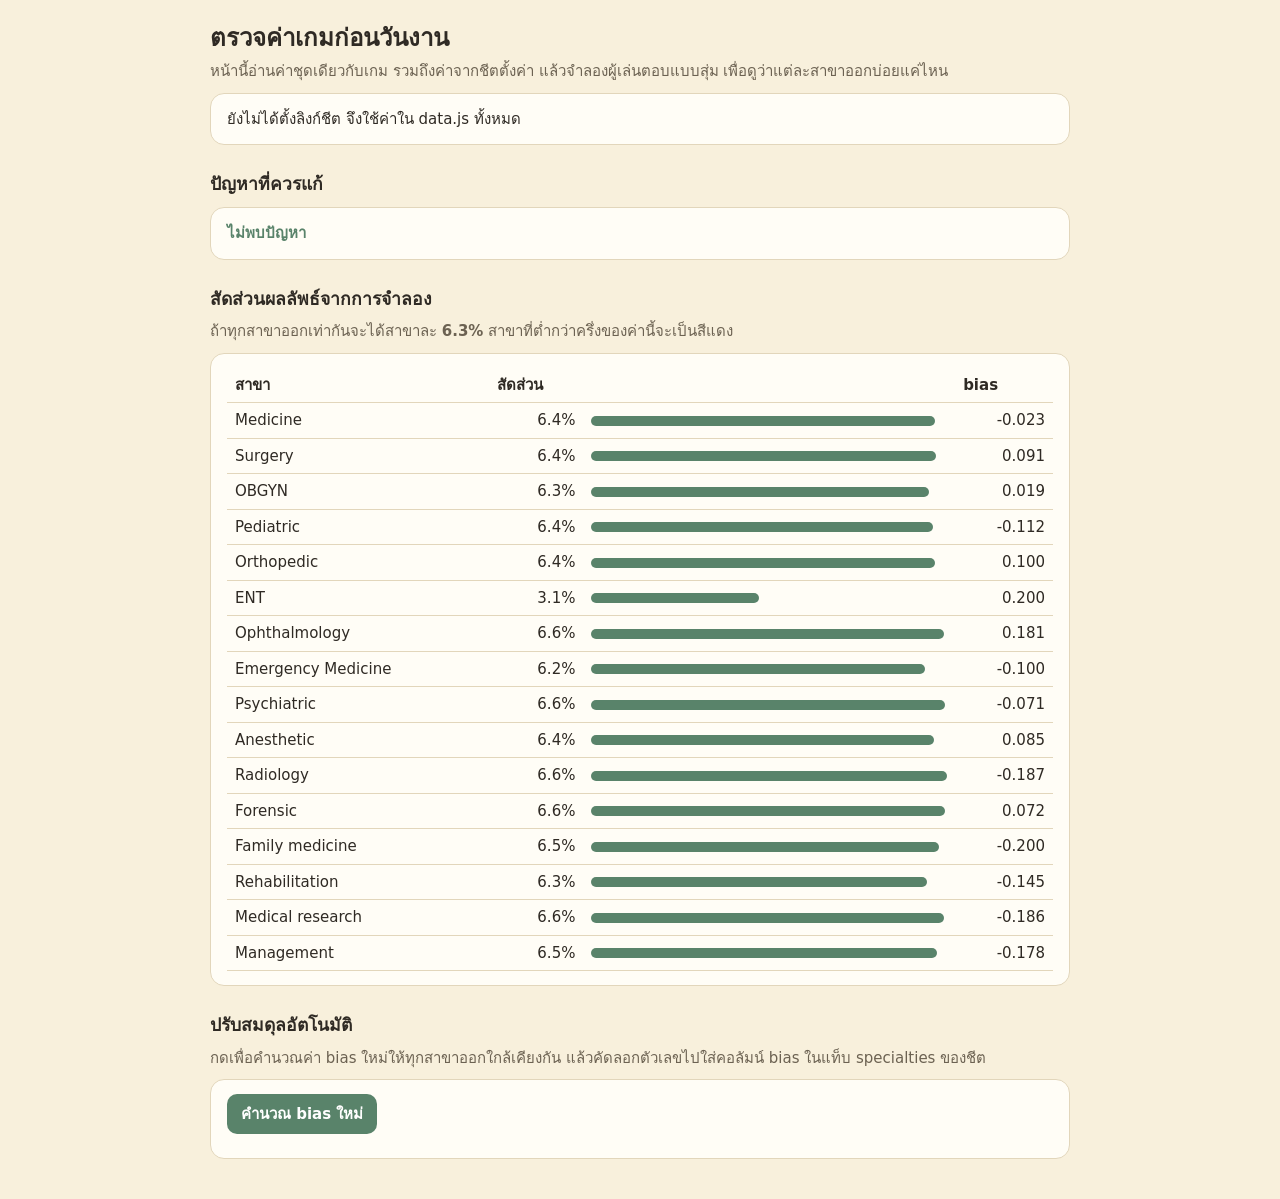
==== admin.html @ e815b9b5 "เพิ่มดนตรีอินเดียที่สร้างสดในเกม (ตานปุระ ขลุ่ย ตับลา) เปลี่ยนอารมณ์ตามฉาก Co-Authored-By: Claude Op" ====
<!doctype html>
<html lang="th">
<head>
<meta charset="utf-8">
<meta name="viewport" content="width=device-width, initial-scale=1">
<meta name="robots" content="noindex">
<title>ตรวจค่าเกม | ศึกทศเศียร</title>
<style>
  :root { --ink: #2f2a24; --soft: #6c6252; --line: #e2d6bb; --sage: #59836a; --warn: #b5482f; --bg: #f8f0dc; color-scheme: light; }
  * { box-sizing: border-box; }
  body { margin: 0; padding: 20px 16px 40px; background: var(--bg); color: var(--ink); font: 15px/1.5 "Sarabun", "Leelawadee UI", system-ui, sans-serif; }
  main { max-width: 860px; margin: 0 auto; }
  h1 { margin: 0 0 4px; font-size: 1.5rem; }
  h2 { margin: 26px 0 8px; font-size: 1.1rem; }
  p { margin: 0 0 8px; color: var(--soft); }
  .card { padding: 14px 16px; margin-top: 10px; border-radius: 14px; background: #fffdf6; border: 1px solid var(--line); }
  button { min-height: 40px; padding: 8px 14px; border: 0; border-radius: 10px; background: var(--sage); color: #fff; font: inherit; font-weight: 700; cursor: pointer; }
  table { width: 100%; border-collapse: collapse; font-variant-numeric: tabular-nums; }
  th, td { padding: 6px 8px; border-bottom: 1px solid var(--line); text-align: left; }
  td.num { text-align: right; }
  .bar { height: 10px; border-radius: 6px; background: var(--sage); }
  .low .bar { background: var(--warn); }
  .ok { color: var(--sage); font-weight: 700; }
  .bad { color: var(--warn); font-weight: 700; }
  code, textarea { font-family: ui-monospace, Consolas, monospace; font-size: 13px; }
  textarea { width: 100%; min-height: 90px; padding: 8px; border: 1px solid var(--line); border-radius: 8px; }
  .scroll { overflow-x: auto; }
</style>
</head>
<body>
<main>
  <h1>ตรวจค่าเกมก่อนวันงาน</h1>
  <p>หน้านี้อ่านค่าชุดเดียวกับเกม รวมถึงค่าจากชีตตั้งค่า แล้วจำลองผู้เล่นตอบแบบสุ่ม เพื่อดูว่าแต่ละสาขาออกบ่อยแค่ไหน</p>
  <div class="card" id="source">กำลังโหลดค่า...</div>

  <h2>ปัญหาที่ควรแก้</h2>
  <div class="card" id="issues"></div>

  <h2>สัดส่วนผลลัพธ์จากการจำลอง</h2>
  <p>ถ้าทุกสาขาออกเท่ากันจะได้สาขาละ <b id="target"></b> สาขาที่ต่ำกว่าครึ่งของค่านี้จะเป็นสีแดง</p>
  <div class="card scroll"><table id="dist"></table></div>

  <h2>ปรับสมดุลอัตโนมัติ</h2>
  <p>กดเพื่อคำนวณค่า bias ใหม่ให้ทุกสาขาออกใกล้เคียงกัน แล้วคัดลอกตัวเลขไปใส่คอลัมน์ bias ในแท็บ specialties ของชีต</p>
  <div class="card">
    <button id="calibrate" type="button">คำนวณ bias ใหม่</button>
    <div class="scroll" style="margin-top:10px"><table id="biasTable"></table></div>
  </div>
</main>
<script src="data.js?v=202611140003"></script>
<script src="engine.js?v=202611140003"></script>
<script>
  const RUNS = 20000;
  const esc = s => String(s).replace(/[&<>"']/g, c => ({ "&": "&amp;", "<": "&lt;", ">": "&gt;", '"': "&quot;", "'": "&#39;" }[c]));

  function simulate() {
    const qs = ENGINE.questions(), count = Object.fromEntries(GAME.specialties.map(s => [s.id, 0]));
    for (let i = 0; i < RUNS; i++) {
      const picks = qs.map(q => Math.floor(Math.random() * q.options.length));
      count[ENGINE.rank(ENGINE.profileOf(picks)).at(0).s.id]++;
    }
    return count;
  }

  function renderDist(count) {
    const target = 1 / GAME.specialties.length;
    document.getElementById("target").textContent = (target * 100).toFixed(1) + "%";
    const max = Math.max(...Object.values(count)) / RUNS;
    document.getElementById("dist").innerHTML = "<tr><th>สาขา</th><th>สัดส่วน</th><th style='width:45%'></th><th>bias</th></tr>" +
      GAME.specialties.map(s => {
        const share = count[s.id] / RUNS;
        return `<tr class="${share < target / 2 ? "low" : ""}"><td>${esc(s.name)}</td><td class="num">${(share * 100).toFixed(1)}%</td><td><div class="bar" style="width:${(share / max) * 100}%"></div></td><td class="num">${Number(s.bias).toFixed(3)}</td></tr>`;
      }).join("");
  }

  function checkIssues() {
    const issues = [], dims = ENGINE.dims();
    if (!(GAME.settings.rareRate >= 0 && GAME.settings.rareRate <= 1)) issues.push("rareRate ต้องอยู่ระหว่าง 0 ถึง 1");
    for (const s of GAME.specialties) {
      if (dims.every(d => !s.profile[d])) issues.push(`${s.name}: ค่า profile เป็นศูนย์ทั้งหมด`);
      if (dims.every(d => s.profile[d] === s.profile[dims[0]])) issues.push(`${s.name}: ค่า profile เท่ากันทุกด้าน เกมจะเลือกสาขานี้ไม่ได้`);
    }
    ENGINE.questions().forEach(q => q.options.forEach((o, i) => {
      if (!o.score || !Object.values(o.score).some(v => v)) issues.push(`${q.id} ตัวเลือก ${"ABC"[i]}: ไม่มีคะแนนเลย`);
    }));
    const max = ENGINE.maxPerDim();
    dims.forEach(d => { if (!max[d]) issues.push(`มิติ ${d}: ไม่มีคำถามข้อไหนให้คะแนนด้านนี้`); });
    return issues;
  }

  function checkImages() {
    const urls = [...new Set(GAME.specialties.flatMap(s => [s.img, s.hero, s.heroRare]).filter(Boolean))];
    return Promise.all(urls.map(u => new Promise(r => { const i = new Image(); i.onload = () => r(null); i.onerror = () => r(u); i.src = u; }))).then(list => list.filter(Boolean));
  }

  function calibrate() {
    const qs = ENGINE.questions(), n = 8000;
    const samples = Array.from({ length: n }, () => ENGINE.profileOf(qs.map(q => Math.floor(Math.random() * q.options.length))));
    const target = 1 / GAME.specialties.length;
    for (let it = 0; it < 40; it++) {
      const c = Object.fromEntries(GAME.specialties.map(s => [s.id, 0]));
      for (const p of samples) c[ENGINE.rank(p)[0].s.id]++;
      for (const s of GAME.specialties) s.bias = Math.max(-.2, Math.min(.2, Number(s.bias) + .02 * (target - c[s.id] / n) / target));
    }
    document.getElementById("biasTable").innerHTML = "<tr><th>id</th><th>สาขา</th><th>bias ใหม่</th></tr>" +
      GAME.specialties.map(s => `<tr><td><code>${esc(s.id)}</code></td><td>${esc(s.name)}</td><td class="num"><code>${Number(s.bias).toFixed(3)}</code></td></tr>`).join("");
    renderDist(simulate());
  }

  (async () => {
    const report = await ENGINE.loadSheet();
    const configured = Object.values(GAME.sheet).filter(Boolean).length;
    document.getElementById("source").innerHTML = configured
      ? `ใช้ค่าจากชีต: โหลดได้ <span class="ok">${report.loaded.join(", ") || "-"}</span>${report.failed.length ? ` · โหลดไม่ได้ <span class="bad">${report.failed.join(", ")}</span> (ใช้ค่าใน data.js แทน)` : ""}`
      : "ยังไม่ได้ตั้งลิงก์ชีต จึงใช้ค่าใน data.js ทั้งหมด";
    const issues = checkIssues(), missing = await checkImages();
    missing.forEach(u => issues.push(`ไม่พบรูป: ${u}`));
    document.getElementById("issues").innerHTML = issues.length ? "<ul>" + issues.map(i => `<li class="bad">${esc(i)}</li>`).join("") + "</ul>" : '<span class="ok">ไม่พบปัญหา</span>';
    renderDist(simulate());
    document.getElementById("calibrate").addEventListener("click", calibrate);
  })();
</script>
</body>
</html>
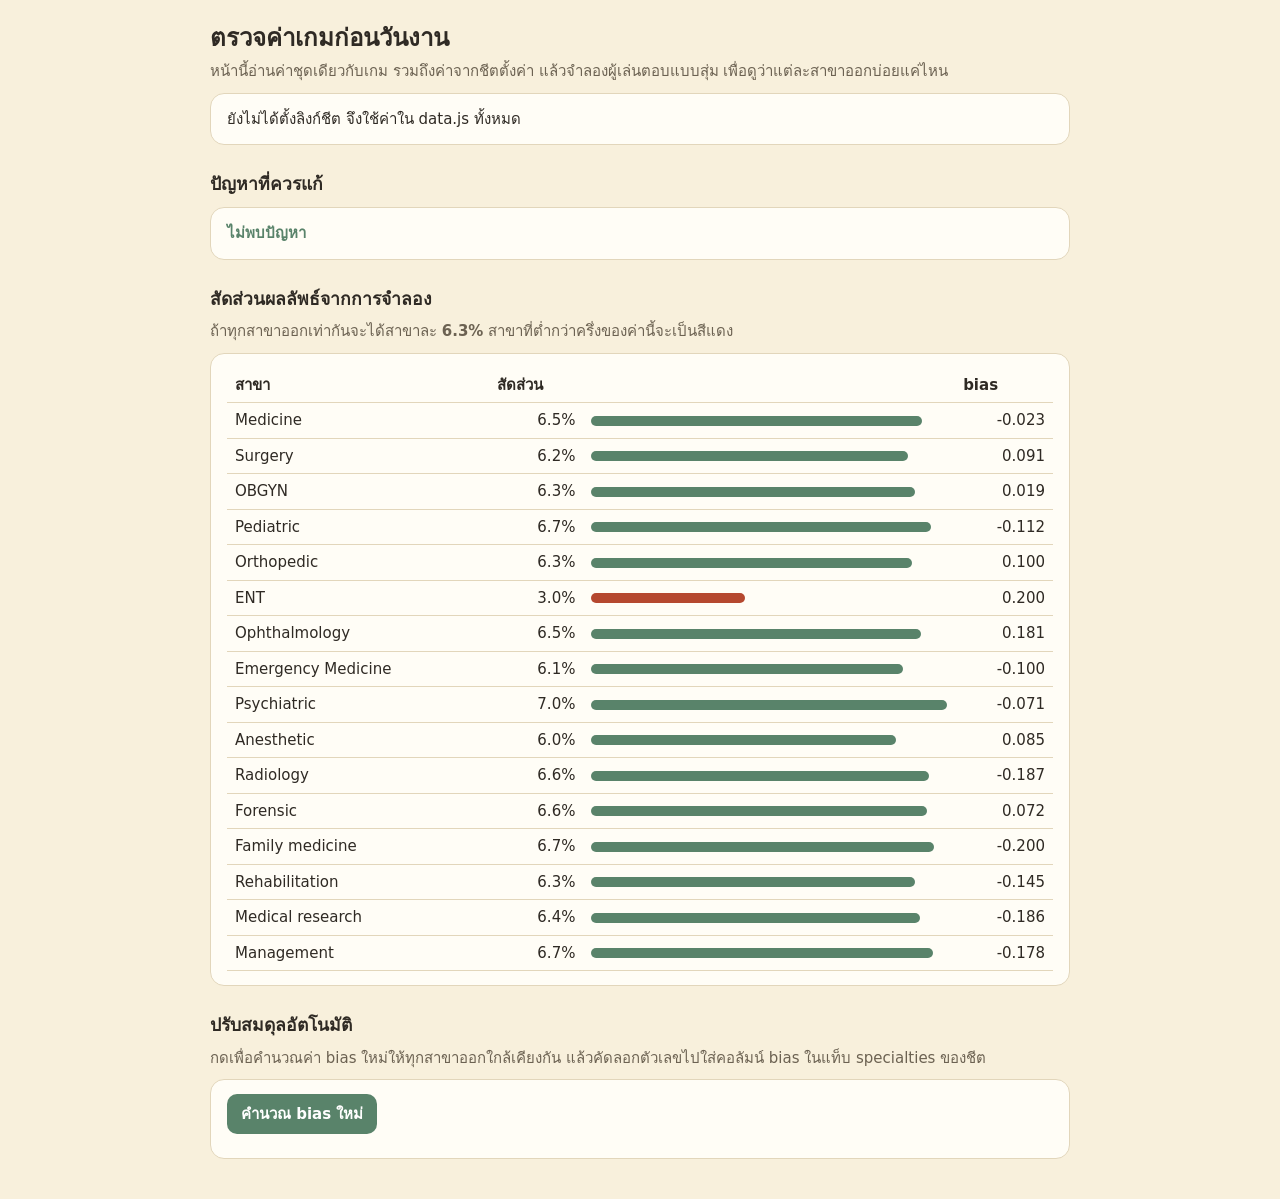
==== commit 795a3bdd: "ให้เพลงเล่นบน iPhone แม้เปิดโหมดเงียบ เริ่มเพลงตั้งแต่แตะครั้งแรก และแสดงปุ่มเสียงตั้งแต่หน้าแรก Co-" ====
--- a/admin.html
+++ b/admin.html
@@ -47,8 +47,8 @@
     <div class="scroll" style="margin-top:10px"><table id="biasTable"></table></div>
   </div>
 </main>
-<script src="data.js?v=202611140003"></script>
-<script src="engine.js?v=202611140003"></script>
+<script src="data.js?v=202611140008"></script>
+<script src="engine.js?v=202611140008"></script>
 <script>
   const RUNS = 20000;
   const esc = s => String(s).replace(/[&<>"']/g, c => ({ "&": "&amp;", "<": "&lt;", ">": "&gt;", '"': "&quot;", "'": "&#39;" }[c]));
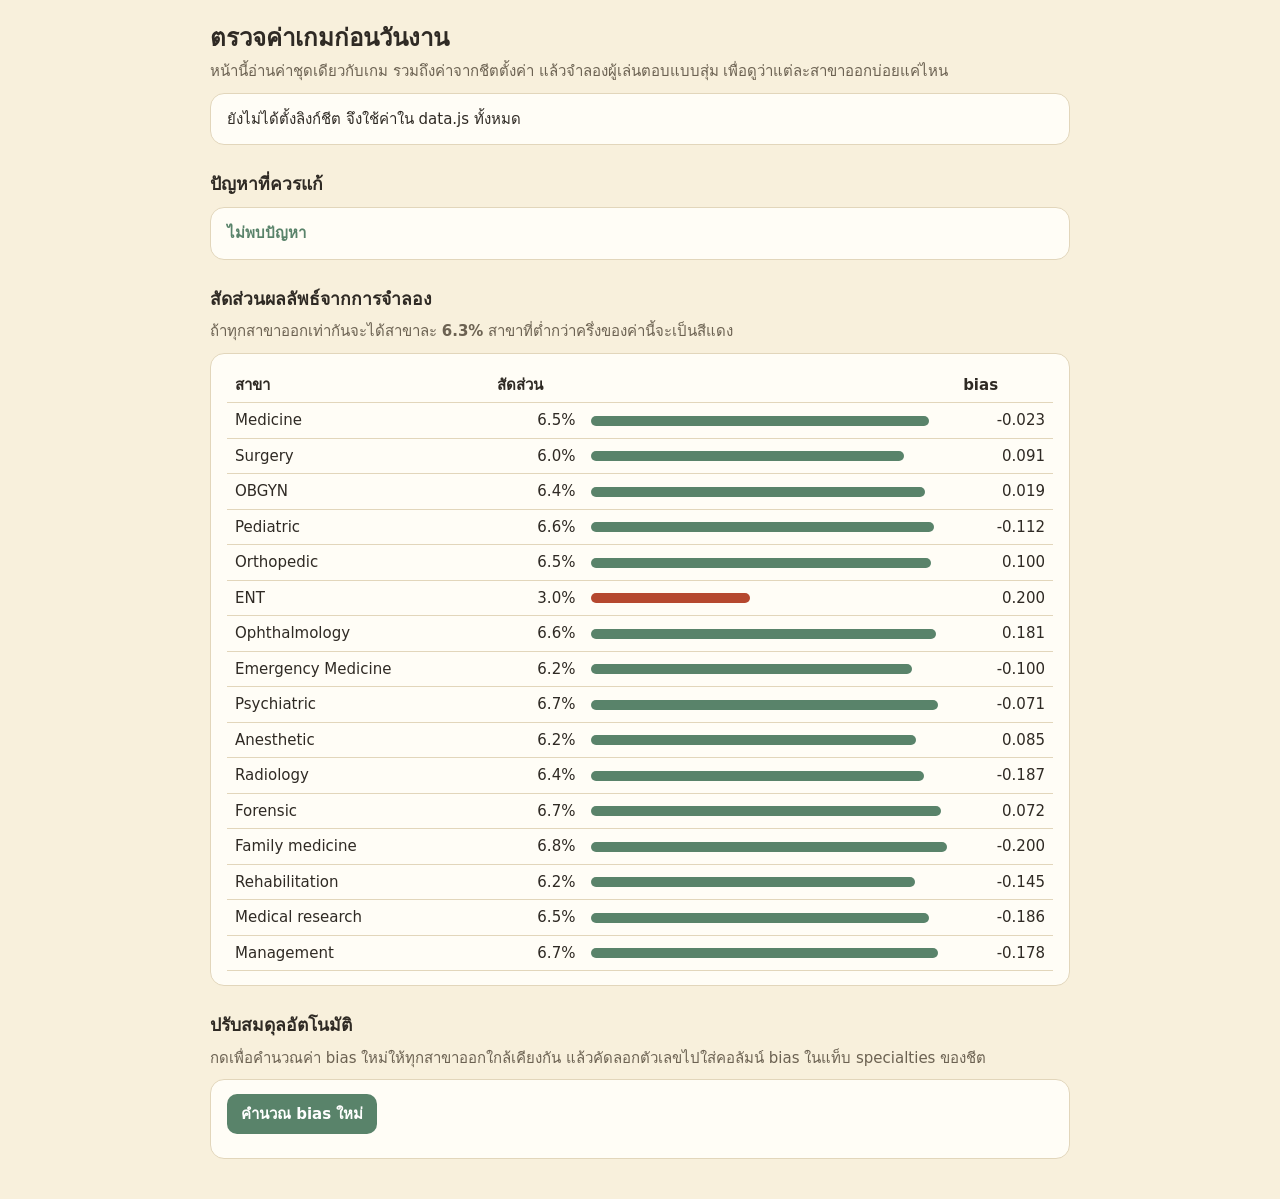
==== commit 202e329a: "ปิดดนตรีสังเคราะห์ไว้ก่อน รอไฟล์เพลงจากทีม Co-Authored-By: Claude Opus 5.5 <noreply@anthropic.com>" ====
--- a/admin.html
+++ b/admin.html
@@ -47,8 +47,8 @@
     <div class="scroll" style="margin-top:10px"><table id="biasTable"></table></div>
   </div>
 </main>
-<script src="data.js?v=202611140008"></script>
-<script src="engine.js?v=202611140008"></script>
+<script src="data.js?v=202611140018"></script>
+<script src="engine.js?v=202611140018"></script>
 <script>
   const RUNS = 20000;
   const esc = s => String(s).replace(/[&<>"']/g, c => ({ "&": "&amp;", "<": "&lt;", ">": "&gt;", '"': "&quot;", "'": "&#39;" }[c]));
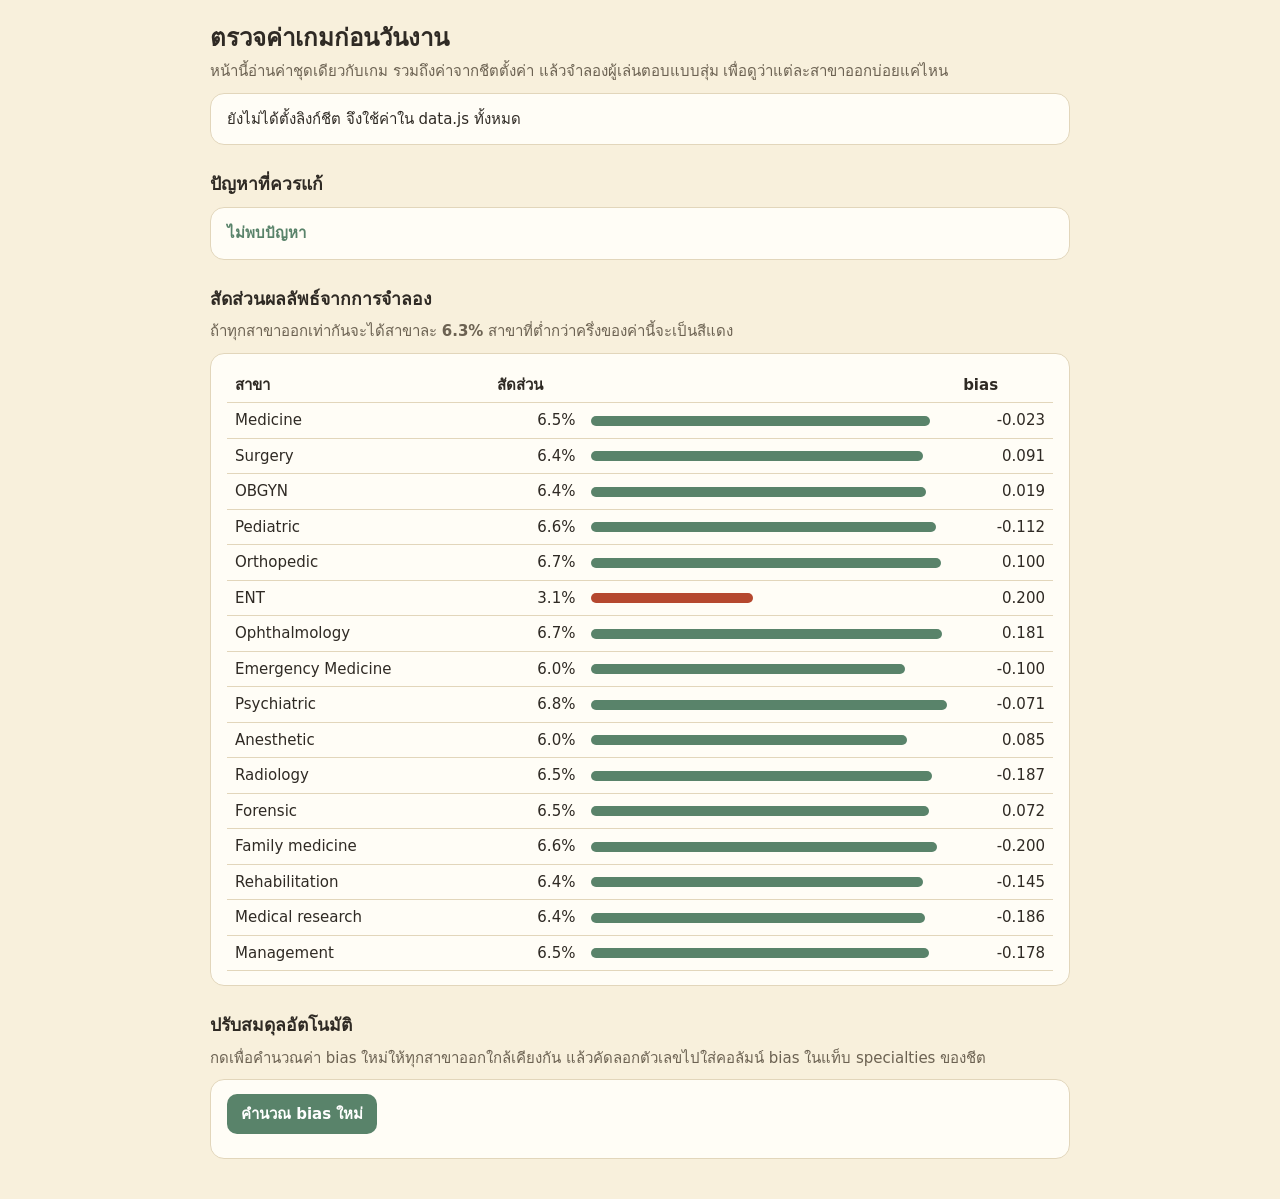
==== commit 1d84d5a7: "ใส่เพลง Om Hanumate Namaha จาก Pixabay เป็นเพลงประกอบ พร้อมเครดิต Co-Authored-By: Claude Opus 5.5 <n" ====
--- a/admin.html
+++ b/admin.html
@@ -47,8 +47,8 @@
     <div class="scroll" style="margin-top:10px"><table id="biasTable"></table></div>
   </div>
 </main>
-<script src="data.js?v=202611140018"></script>
-<script src="engine.js?v=202611140018"></script>
+<script src="data.js?v=202611140938"></script>
+<script src="engine.js?v=202611140938"></script>
 <script>
   const RUNS = 20000;
   const esc = s => String(s).replace(/[&<>"']/g, c => ({ "&": "&amp;", "<": "&lt;", ">": "&gt;", '"': "&quot;", "'": "&#39;" }[c]));
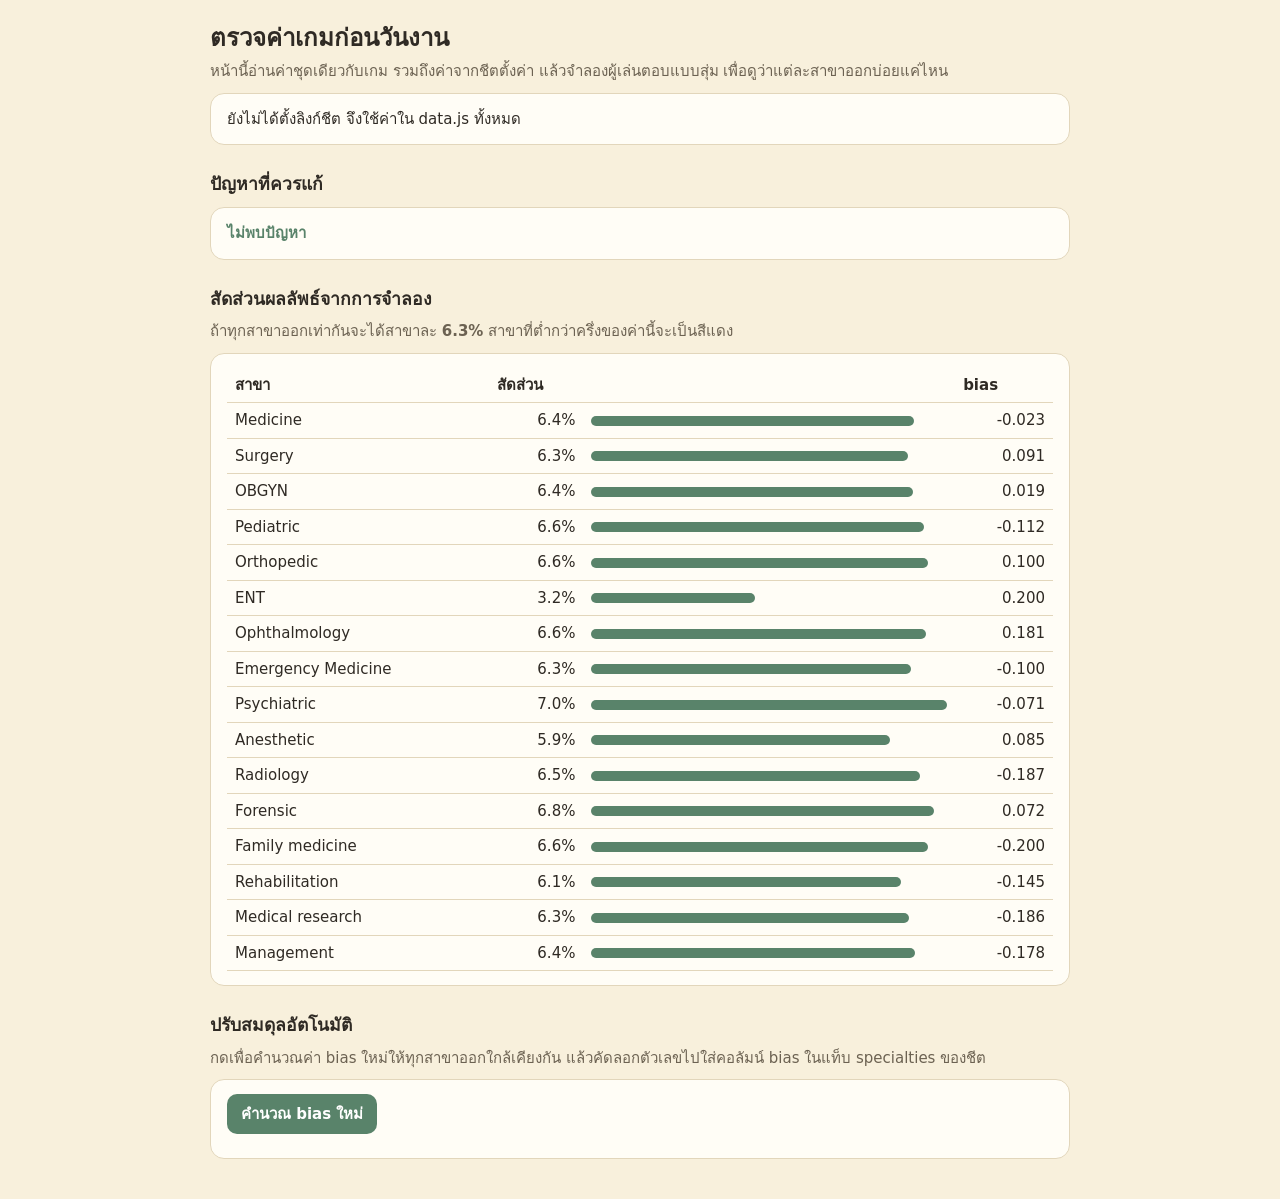
==== commit 742dc685: "เพิ่มแบบสอบถาม 2 ส่วนก่อนเริ่มเล่น และให้ Apps Script แยกเก็บแบบสอบถามกับผลเกมคนละแท็บ Co-Authored-B" ====
--- a/admin.html
+++ b/admin.html
@@ -47,8 +47,8 @@
     <div class="scroll" style="margin-top:10px"><table id="biasTable"></table></div>
   </div>
 </main>
-<script src="data.js?v=202611140938"></script>
-<script src="engine.js?v=202611140938"></script>
+<script src="data.js?v=202611140950"></script>
+<script src="engine.js?v=202611140950"></script>
 <script>
   const RUNS = 20000;
   const esc = s => String(s).replace(/[&<>"']/g, c => ({ "&": "&amp;", "<": "&lt;", ">": "&gt;", '"': "&quot;", "'": "&#39;" }[c]));
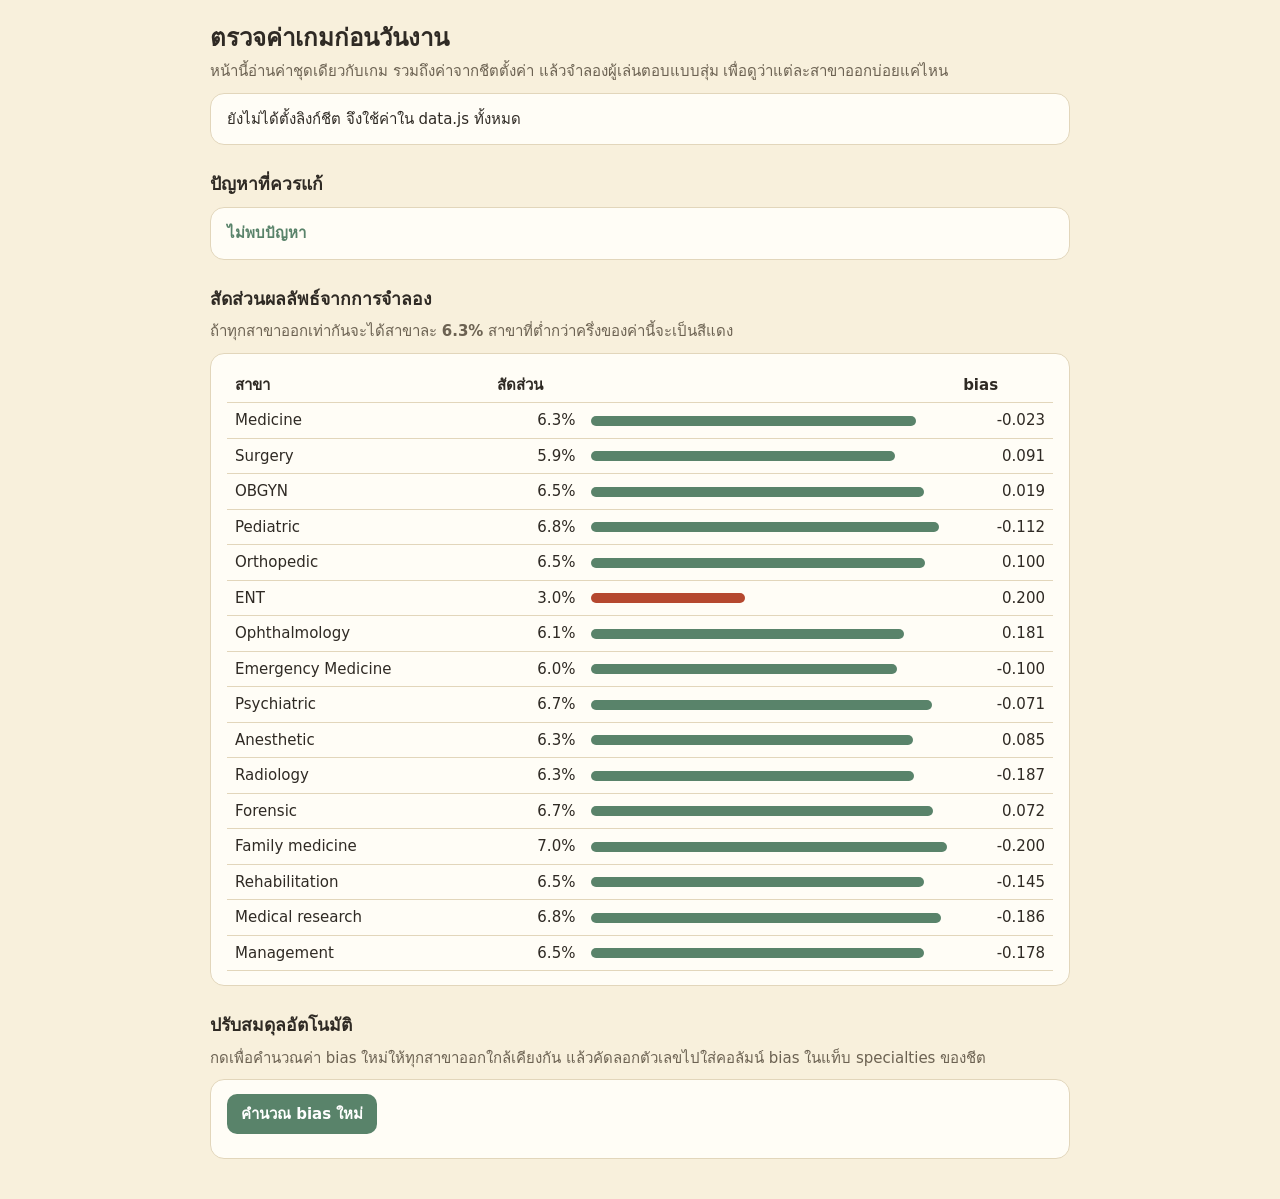
==== commit 58d5147c: "ถามแบบสอบถามใหม่ทุกรอบ เพลงเริ่มตั้งแต่แตะแรก ปุ่มเสียงไอคอนทองเข้าธีม และล็อกจอไม่ให้เลื่อนระหว่างเ" ====
--- a/admin.html
+++ b/admin.html
@@ -47,8 +47,8 @@
     <div class="scroll" style="margin-top:10px"><table id="biasTable"></table></div>
   </div>
 </main>
-<script src="data.js?v=202611140950"></script>
-<script src="engine.js?v=202611140950"></script>
+<script src="data.js?v=202611141003"></script>
+<script src="engine.js?v=202611141003"></script>
 <script>
   const RUNS = 20000;
   const esc = s => String(s).replace(/[&<>"']/g, c => ({ "&": "&amp;", "<": "&lt;", ">": "&gt;", '"': "&quot;", "'": "&#39;" }[c]));
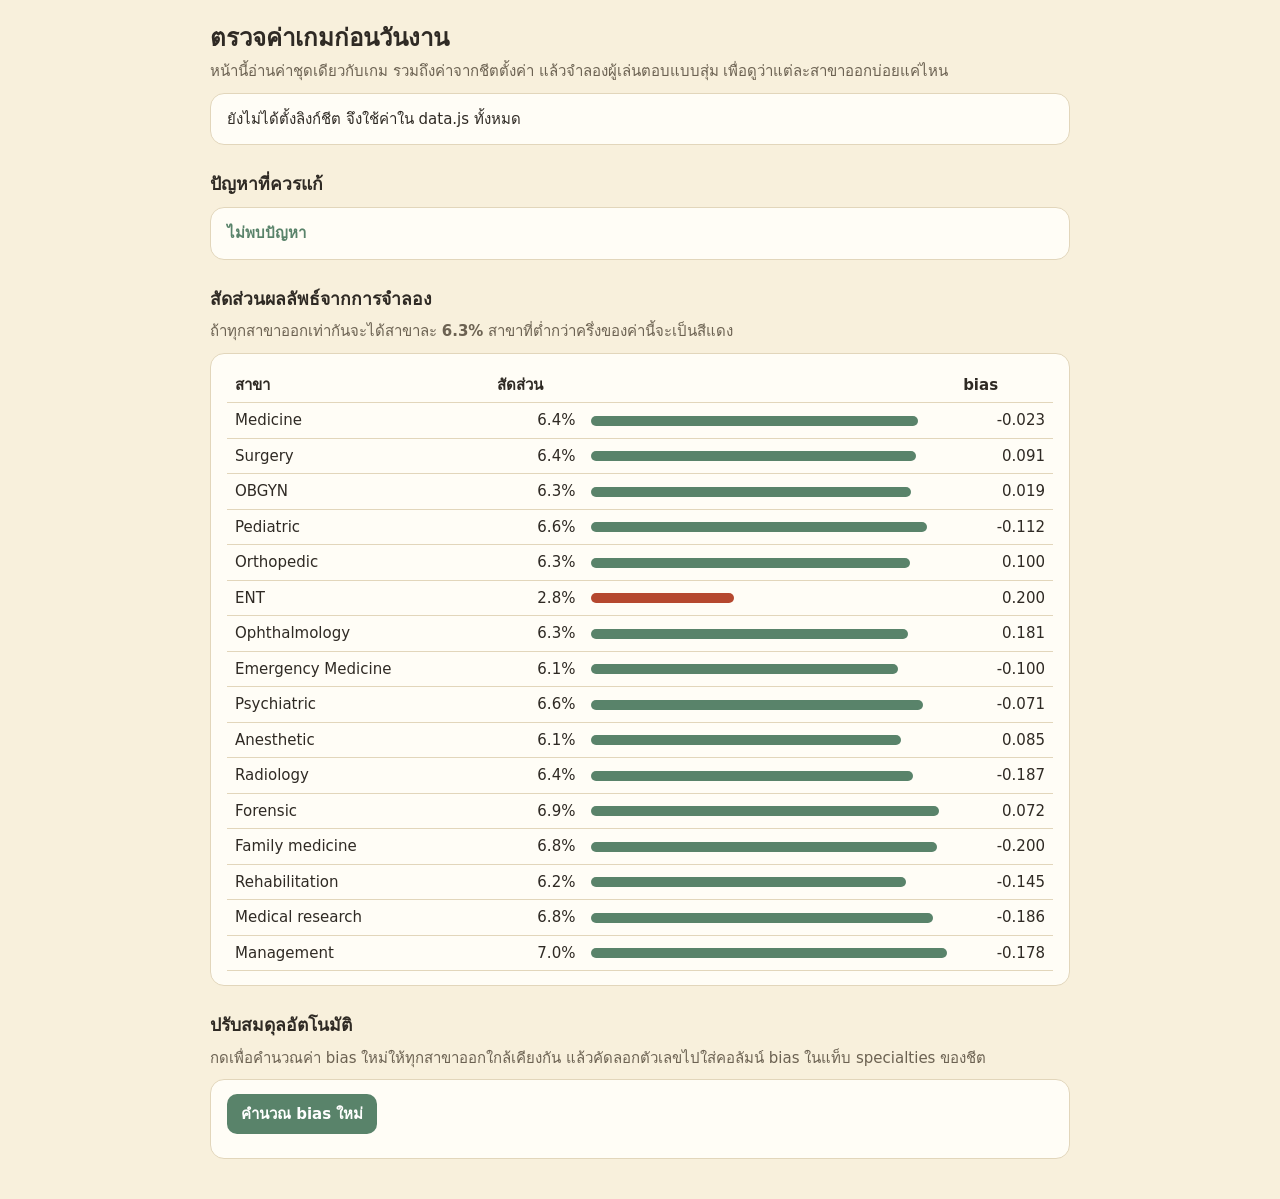
==== commit 53c78b77: "เปิดเพลงทันทีที่เข้าเว็บ ถ้าเบราว์เซอร์กันไว้ให้มีหน้าแตะเพื่อเริ่มที่เปิดเพลงในแตะเดียว Co-Authored" ====
--- a/admin.html
+++ b/admin.html
@@ -47,8 +47,8 @@
     <div class="scroll" style="margin-top:10px"><table id="biasTable"></table></div>
   </div>
 </main>
-<script src="data.js?v=202611141003"></script>
-<script src="engine.js?v=202611141003"></script>
+<script src="data.js?v=20261114103609"></script>
+<script src="engine.js?v=20261114103609"></script>
 <script>
   const RUNS = 20000;
   const esc = s => String(s).replace(/[&<>"']/g, c => ({ "&": "&amp;", "<": "&lt;", ">": "&gt;", '"': "&quot;", "'": "&#39;" }[c]));
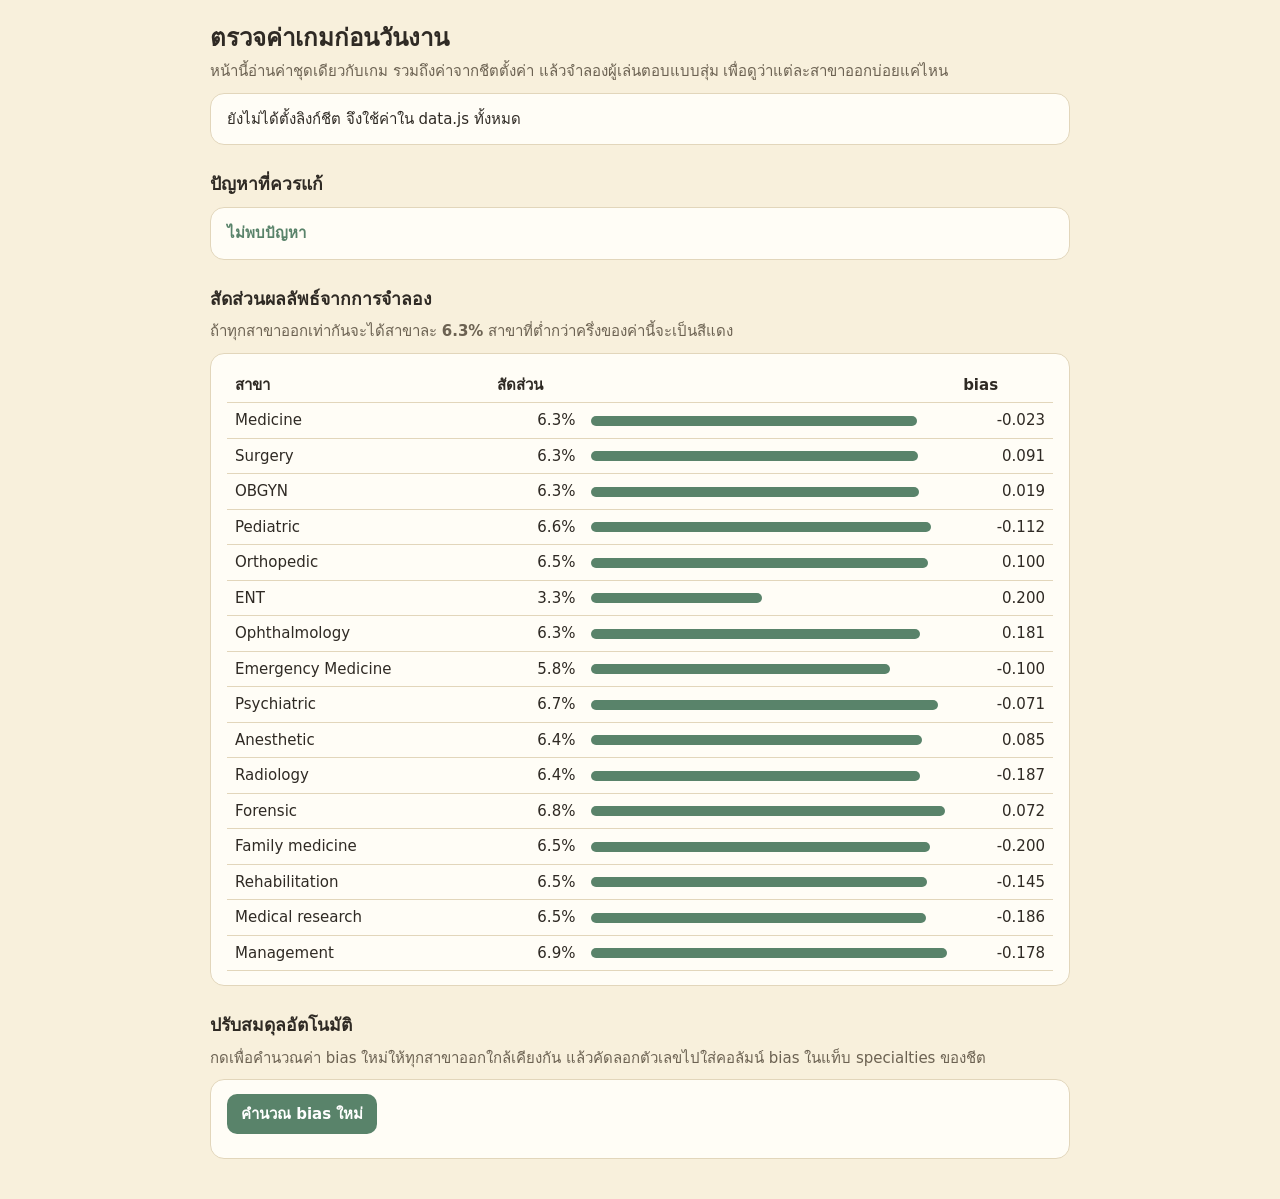
==== commit 37bbbb42: "เชื่อมเกมกับ Google Sheet ผ่าน Apps Script เพื่อเก็บแบบสอบถามและผลเกม Co-Authored-By: Claude Opus 5." ====
--- a/admin.html
+++ b/admin.html
@@ -47,8 +47,8 @@
     <div class="scroll" style="margin-top:10px"><table id="biasTable"></table></div>
   </div>
 </main>
-<script src="data.js?v=20261114103609"></script>
-<script src="engine.js?v=20261114103609"></script>
+<script src="data.js?v=20261114105027"></script>
+<script src="engine.js?v=20261114105027"></script>
 <script>
   const RUNS = 20000;
   const esc = s => String(s).replace(/[&<>"']/g, c => ({ "&": "&amp;", "<": "&lt;", ">": "&gt;", '"': "&quot;", "'": "&#39;" }[c]));
